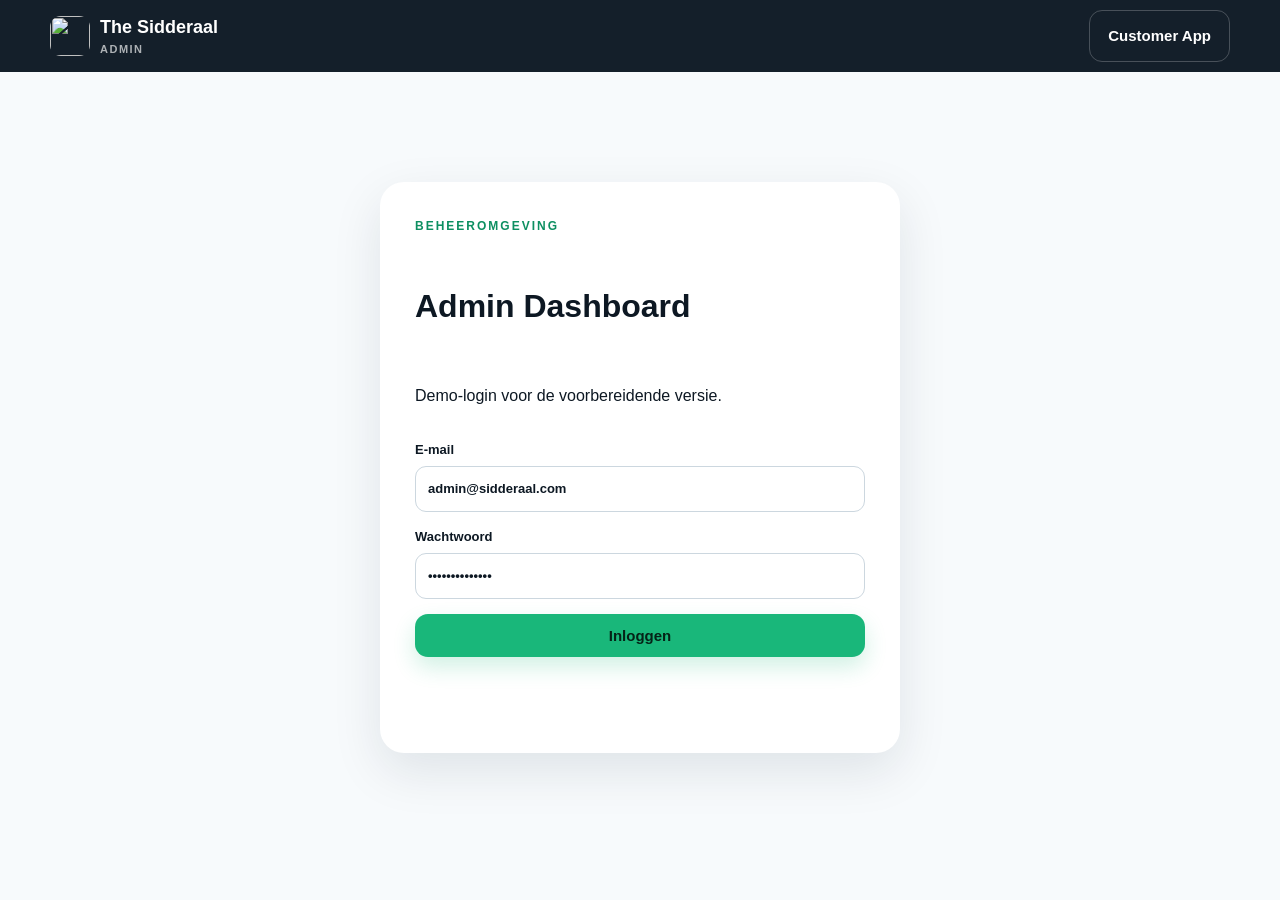
==== admin.html @ 005d127d "Add files via upload" ====
<!doctype html>
<html lang="nl">
<head>
  <meta charset="utf-8">
  <meta name="viewport" content="width=device-width,initial-scale=1,viewport-fit=cover">
  <meta name="theme-color" content="#0b1622">
  <link rel="manifest" href="manifest.json">
  <link rel="apple-touch-icon" href="icons/icon-180.png">
  <link rel="stylesheet" href="style.css">
  <title>Admin — The Sidderaal N.V.</title>
</head>
<body>
  <header class="topbar"><div class="brand"><img src="icons/icon-192.png" alt=""><span>The Sidderaal <small>Admin</small></span></div><a class="btn ghost" href="index.html">Customer App</a></header>
  <main class="admin-wrap">
    <div id="login" class="login-card">
      <p class="eyebrow">BEHEEROMGEVING</p><h1>Admin Dashboard</h1>
      <p>Demo-login voor de voorbereidende versie.</p>
      <label>E-mail<input id="email" value="admin@sidderaal.com" type="email"></label>
      <label>Wachtwoord<input id="password" value="Sidderaal2026!" type="password"></label>
      <button class="btn primary full" onclick="login()">Inloggen</button>
      <p id="loginMsg" class="form-msg"></p>
    </div>
    <div id="dashboard" hidden>
      <div class="dash-head"><div><p class="eyebrow">OVERZICHT</p><h1>Boekingen</h1></div><button class="btn ghost" onclick="logout()">Uitloggen</button></div>
      <div class="stats"><div class="stat"><b id="count">0</b><span>Aanvragen</span></div><div class="stat"><b id="pending">0</b><span>In behandeling</span></div></div>
      <div id="bookings" class="booking-list"></div>
    </div>
  </main>
  <script>
    const KEY="sidderaal_demo_bookings";
    function login(){
      const e=document.getElementById("email").value, p=document.getElementById("password").value;
      if(e==="admin@sidderaal.com" && p==="Sidderaal2026!"){sessionStorage.setItem("sidderaal_admin","1");showDash();}
      else document.getElementById("loginMsg").textContent="Onjuiste demo-inloggegevens.";
    }
    function logout(){sessionStorage.removeItem("sidderaal_admin");location.reload();}
    function showDash(){document.getElementById("login").hidden=true;document.getElementById("dashboard").hidden=false;render();}
    function render(){
      const a=JSON.parse(localStorage.getItem(KEY)||"[]");
      document.getElementById("count").textContent=a.length;
      document.getElementById("pending").textContent=a.filter(x=>x.status!=="Afgerond").length;
      const box=document.getElementById("bookings");
      box.innerHTML=a.length?a.map((x,i)=>`<article class="booking-item"><div><b>${esc(x.name)}</b><span>${esc(x.service)} · ${esc(x.date)} · ${esc(x.time)}</span><small>${esc(x.phone)}${x.email?" · "+esc(x.email):""}</small><p>${esc(x.message||"Geen omschrijving")}</p></div><div class="status">${esc(x.status||"Nieuw")}</div></article>`).join(""):"<div class='empty'>Nog geen aanvragen. Maak er één via de Customer App.</div>";
    }
    function esc(s){return String(s??"").replace(/[&<>"']/g,m=>({"&":"&amp;","<":"&lt;",">":"&gt;",'"':"&quot;","'":"&#039;"}[m]));}
    if(sessionStorage.getItem("sidderaal_admin"))showDash();
  </script>
</body>
</html>
---- style.css ----
:root{--navy:#0b1622;--navy2:#101f2f;--ink:#0d1823;--muted:#667586;--line:#dfe6ec;--paper:#f7fafc;--white:#fff;--accent:#19b77a;--accent2:#0d8f61;--shadow:0 18px 50px rgba(12,31,46,.10)}
*{box-sizing:border-box}html{scroll-behavior:smooth}body{margin:0;font-family:-apple-system,BlinkMacSystemFont,"Segoe UI",Roboto,Arial,sans-serif;color:var(--ink);background:var(--paper);line-height:1.55}a{text-decoration:none;color:inherit}.topbar{position:sticky;top:0;z-index:20;height:72px;padding:0 max(20px,calc((100% - 1180px)/2));display:flex;align-items:center;justify-content:space-between;background:rgba(11,22,34,.96);color:white;backdrop-filter:blur(14px)}.brand{display:flex;align-items:center;gap:10px;font-weight:800;font-size:18px}.brand img{width:40px;height:40px;border-radius:11px}.brand small{display:block;font-size:11px;opacity:.65;letter-spacing:1.5px;text-transform:uppercase}.whatsapp{background:#20c77a;color:#062014;padding:10px 15px;border-radius:999px;font-weight:800;font-size:14px}.hero{max-width:1180px;margin:auto;padding:74px 20px 60px;display:grid;grid-template-columns:1.35fr .65fr;gap:40px;align-items:center}.eyebrow{font-size:12px;font-weight:900;letter-spacing:2px;color:var(--accent2);margin:0 0 10px}.hero h1{font-size:clamp(40px,6vw,72px);line-height:1.02;letter-spacing:-2.5px;margin:0 0 22px}.hero h1 span{color:var(--accent2)}.lead{font-size:20px;color:var(--muted);max-width:690px}.actions{display:flex;gap:12px;flex-wrap:wrap;margin-top:28px}.btn{display:inline-flex;align-items:center;justify-content:center;border:0;border-radius:13px;padding:13px 18px;font-weight:800;cursor:pointer;font-size:15px}.primary{background:var(--accent);color:#052317;box-shadow:0 10px 22px rgba(25,183,122,.20)}.ghost{background:transparent;border:1px solid rgba(255,255,255,.22);color:inherit}.hero .ghost,.install-box .ghost,.dash-head .ghost{border-color:#cfd9e2;color:var(--ink)}.hero-card{background:linear-gradient(150deg,var(--navy),var(--navy2));color:#fff;border-radius:28px;padding:34px;box-shadow:var(--shadow);min-height:280px;display:flex;flex-direction:column;justify-content:flex-end}.pulse{width:58px;height:58px;border-radius:50%;background:var(--accent);margin-bottom:auto;box-shadow:0 0 0 12px rgba(25,183,122,.12)}.hero-card strong{font-size:25px}.hero-card p{color:#b9c8d4}.mini-row{display:flex;gap:8px;flex-wrap:wrap}.mini-row span{font-size:12px;background:rgba(255,255,255,.08);padding:7px 9px;border-radius:999px}.section{max-width:1180px;margin:auto;padding:65px 20px}.section h2{font-size:36px;line-height:1.1;margin:0}.cards{display:grid;grid-template-columns:repeat(3,1fr);gap:18px;margin-top:28px}.card{background:#fff;border:1px solid var(--line);border-radius:20px;padding:26px;box-shadow:0 8px 25px rgba(12,31,46,.05)}.icon{font-size:32px;margin-bottom:16px}.card h3{margin:0 0 8px;font-size:20px}.card p{margin:0;color:var(--muted)}.booking{display:grid;grid-template-columns:.75fr 1.25fr;gap:45px;background:#fff;border-radius:28px;padding:48px 42px;margin-bottom:20px;box-shadow:var(--shadow)}.booking-copy p{color:var(--muted)}.notice{margin-top:24px;padding:14px;border-radius:12px;background:#eef8f4;color:#186848;font-size:13px}.form{display:grid;gap:14px}label{display:grid;gap:6px;font-weight:750;font-size:13px}input,select,textarea{font:inherit;border:1px solid #ccd7df;border-radius:11px;padding:12px;background:#fff;color:var(--ink);outline:none}input:focus,select:focus,textarea:focus{border-color:var(--accent)}.two{display:grid;grid-template-columns:1fr 1fr;gap:12px}.full{width:100%}.form-msg{font-size:13px;color:var(--accent2);min-height:20px}.install{padding-top:20px}.install-box{background:var(--navy);color:#fff;border-radius:25px;padding:30px;display:flex;align-items:center;justify-content:space-between;gap:20px}.install-box p{color:#b8c6d2}.install-box .ghost{color:#fff;border-color:#496174}footer{background:var(--navy);color:#fff;padding:30px max(20px,calc((100% - 1180px)/2));display:flex;justify-content:space-between;gap:20px}footer span{display:block;color:#9fb0be;font-size:13px}.admin-wrap{max-width:1050px;margin:auto;padding:50px 20px}.login-card{max-width:520px;margin:60px auto;background:#fff;padding:35px;border-radius:24px;box-shadow:var(--shadow);display:grid;gap:15px}.dash-head{display:flex;justify-content:space-between;align-items:center;margin-bottom:25px}.stats{display:grid;grid-template-columns:repeat(2,1fr);gap:16px;margin-bottom:22px}.stat{background:#fff;border:1px solid var(--line);padding:20px;border-radius:18px}.stat b{display:block;font-size:32px}.stat span{color:var(--muted)}.booking-list{display:grid;gap:12px}.booking-item{background:#fff;border:1px solid var(--line);border-radius:18px;padding:20px;display:flex;justify-content:space-between;gap:15px}.booking-item span,.booking-item small{display:block;color:var(--muted)}.booking-item p{margin-bottom:0}.status{height:max-content;background:#eaf8f2;color:#137650;padding:7px 10px;border-radius:999px;font-size:12px;font-weight:800}.empty{background:#fff;border:1px dashed #cbd7df;border-radius:18px;padding:30px;text-align:center;color:var(--muted)}
@media(max-width:800px){.hero,.booking{grid-template-columns:1fr}.hero{padding-top:45px}.hero-card{min-height:230px}.cards{grid-template-columns:1fr}.booking{padding:30px 20px}.install-box,footer{flex-direction:column;align-items:flex-start}.top-wa{display:none}.hero h1{letter-spacing:-1.5px}.two,.stats{grid-template-columns:1fr}.booking-item{flex-direction:column}}
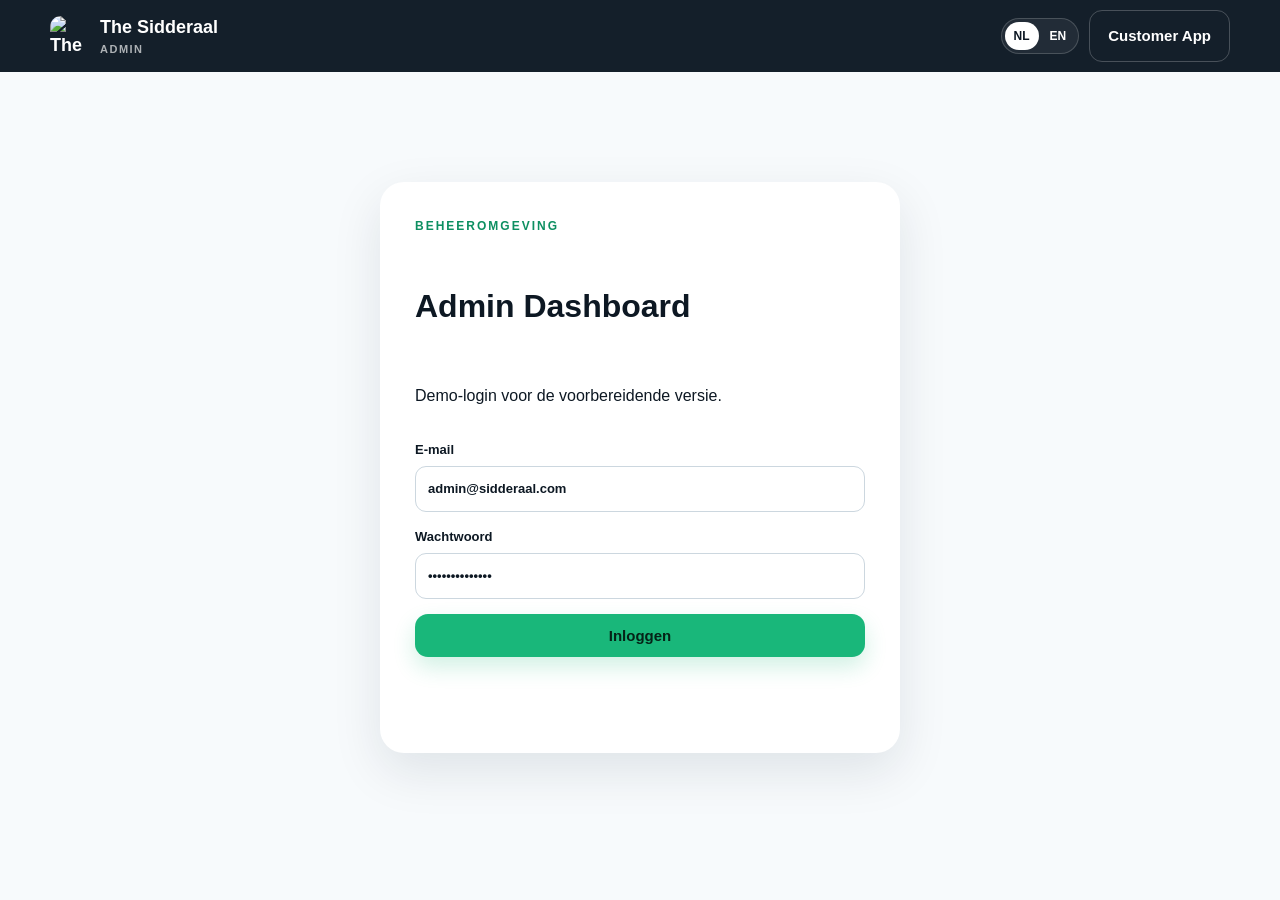
==== commit d744a498: "Add files via upload" ====
--- a/admin.html
+++ b/admin.html
@@ -1,49 +1,25 @@
 <!doctype html>
 <html lang="nl">
 <head>
-  <meta charset="utf-8">
-  <meta name="viewport" content="width=device-width,initial-scale=1,viewport-fit=cover">
-  <meta name="theme-color" content="#0b1622">
-  <link rel="manifest" href="manifest.json">
-  <link rel="apple-touch-icon" href="icons/icon-180.png">
-  <link rel="stylesheet" href="style.css">
-  <title>Admin — The Sidderaal N.V.</title>
+  <meta charset="utf-8"><meta name="viewport" content="width=device-width,initial-scale=1,viewport-fit=cover"><meta name="theme-color" content="#0b1622"><link rel="manifest" href="manifest.json"><link rel="apple-touch-icon" href="icons/icon-180.png"><link rel="stylesheet" href="style.css"><title>Admin — The Sidderaal N.V.</title>
 </head>
 <body>
-  <header class="topbar"><div class="brand"><img src="icons/icon-192.png" alt=""><span>The Sidderaal <small>Admin</small></span></div><a class="btn ghost" href="index.html">Customer App</a></header>
-  <main class="admin-wrap">
-    <div id="login" class="login-card">
-      <p class="eyebrow">BEHEEROMGEVING</p><h1>Admin Dashboard</h1>
-      <p>Demo-login voor de voorbereidende versie.</p>
-      <label>E-mail<input id="email" value="admin@sidderaal.com" type="email"></label>
-      <label>Wachtwoord<input id="password" value="Sidderaal2026!" type="password"></label>
-      <button class="btn primary full" onclick="login()">Inloggen</button>
-      <p id="loginMsg" class="form-msg"></p>
-    </div>
-    <div id="dashboard" hidden>
-      <div class="dash-head"><div><p class="eyebrow">OVERZICHT</p><h1>Boekingen</h1></div><button class="btn ghost" onclick="logout()">Uitloggen</button></div>
-      <div class="stats"><div class="stat"><b id="count">0</b><span>Aanvragen</span></div><div class="stat"><b id="pending">0</b><span>In behandeling</span></div></div>
-      <div id="bookings" class="booking-list"></div>
-    </div>
-  </main>
-  <script>
-    const KEY="sidderaal_demo_bookings";
-    function login(){
-      const e=document.getElementById("email").value, p=document.getElementById("password").value;
-      if(e==="admin@sidderaal.com" && p==="Sidderaal2026!"){sessionStorage.setItem("sidderaal_admin","1");showDash();}
-      else document.getElementById("loginMsg").textContent="Onjuiste demo-inloggegevens.";
-    }
-    function logout(){sessionStorage.removeItem("sidderaal_admin");location.reload();}
-    function showDash(){document.getElementById("login").hidden=true;document.getElementById("dashboard").hidden=false;render();}
-    function render(){
-      const a=JSON.parse(localStorage.getItem(KEY)||"[]");
-      document.getElementById("count").textContent=a.length;
-      document.getElementById("pending").textContent=a.filter(x=>x.status!=="Afgerond").length;
-      const box=document.getElementById("bookings");
-      box.innerHTML=a.length?a.map((x,i)=>`<article class="booking-item"><div><b>${esc(x.name)}</b><span>${esc(x.service)} · ${esc(x.date)} · ${esc(x.time)}</span><small>${esc(x.phone)}${x.email?" · "+esc(x.email):""}</small><p>${esc(x.message||"Geen omschrijving")}</p></div><div class="status">${esc(x.status||"Nieuw")}</div></article>`).join(""):"<div class='empty'>Nog geen aanvragen. Maak er één via de Customer App.</div>";
-    }
-    function esc(s){return String(s??"").replace(/[&<>"']/g,m=>({"&":"&amp;","<":"&lt;",">":"&gt;",'"':"&quot;","'":"&#039;"}[m]));}
-    if(sessionStorage.getItem("sidderaal_admin"))showDash();
-  </script>
-</body>
-</html>+<header class="topbar"><div class="brand"><img src="icons/icon-192.png" alt="The Sidderaal logo"><span>The Sidderaal <small>Admin</small></span></div><div class="top-actions"><div class="lang-switch"><button type="button" data-lang="nl">NL</button><button type="button" data-lang="en">EN</button></div><a class="btn ghost" href="index.html" data-i18n="customer">Customer App</a></div></header>
+<main class="admin-wrap">
+<div id="login" class="login-card"><p class="eyebrow" data-i18n="management">BEHEEROMGEVING</p><h1 data-i18n="dashboard">Admin Dashboard</h1><p data-i18n="demoLogin">Demo-login voor de voorbereidende versie.</p><label><span data-i18n="email">E-mail</span><input id="email" value="admin@sidderaal.com" type="email"></label><label><span data-i18n="password">Wachtwoord</span><input id="password" value="Sidderaal2026!" type="password"></label><button class="btn primary full" onclick="login()" data-i18n="login">Inloggen</button><p id="loginMsg" class="form-msg"></p></div>
+<div id="dashboard" hidden><div class="dash-head"><div><p class="eyebrow" data-i18n="overview">OVERZICHT</p><h1 data-i18n="bookings">Boekingen</h1></div><button class="btn ghost" onclick="logout()" data-i18n="logout">Uitloggen</button></div><div class="stats"><div class="stat"><b id="count">0</b><span data-i18n="requests">Aanvragen</span></div><div class="stat"><b id="pending">0</b><span data-i18n="pending">In behandeling</span></div></div><div id="bookings" class="booking-list"></div></div>
+</main>
+<script>
+const KEY="sidderaal_demo_bookings"; let lang=localStorage.getItem("sidderaal_lang")||"nl";
+const tr={nl:{customer:"Customer App",management:"BEHEEROMGEVING",dashboard:"Admin Dashboard",demoLogin:"Demo-login voor de voorbereidende versie.",email:"E-mail",password:"Wachtwoord",login:"Inloggen",overview:"OVERZICHT",bookings:"Boekingen",logout:"Uitloggen",requests:"Aanvragen",pending:"In behandeling",wrong:"Onjuiste demo-inloggegevens.",empty:"Nog geen aanvragen. Maak er één via de Customer App.",newStatus:"Nieuw",desc:"Geen omschrijving"},en:{customer:"Customer App",management:"ADMIN AREA",dashboard:"Admin Dashboard",demoLogin:"Demo login for the prepared version.",email:"Email",password:"Password",login:"Log in",overview:"OVERVIEW",bookings:"Bookings",logout:"Log out",requests:"Requests",pending:"Pending",wrong:"Incorrect demo login details.",empty:"No requests yet. Create one through the Customer App.",newStatus:"New",desc:"No description"}};
+function t(k){return tr[lang][k]||k} function apply(){document.documentElement.lang=lang;document.querySelectorAll('[data-i18n]').forEach(e=>e.textContent=t(e.dataset.i18n));document.querySelectorAll('[data-lang]').forEach(b=>b.classList.toggle('active',b.dataset.lang===lang));render();}
+document.querySelectorAll('[data-lang]').forEach(b=>b.addEventListener('click',()=>{lang=b.dataset.lang;localStorage.setItem('sidderaal_lang',lang);apply();}));
+function login(){const e=document.getElementById('email').value,p=document.getElementById('password').value;if(e==='admin@sidderaal.com'&&p==='Sidderaal2026!'){sessionStorage.setItem('sidderaal_admin','1');showDash();}else document.getElementById('loginMsg').textContent=t('wrong');}
+function logout(){sessionStorage.removeItem('sidderaal_admin');location.reload();}
+function showDash(){document.getElementById('login').hidden=true;document.getElementById('dashboard').hidden=false;render();}
+function render(){const a=JSON.parse(localStorage.getItem(KEY)||'[]');document.getElementById('count').textContent=a.length;document.getElementById('pending').textContent=a.filter(x=>x.status!=='Afgerond').length;const box=document.getElementById('bookings');box.innerHTML=a.length?a.map(x=>`<article class="booking-item"><div><b>${esc(x.name)}</b><span>${esc(serviceName(x.service))} · ${esc(x.date)} · ${esc(x.time)}</span><small>${esc(x.phone)}${x.email?' · '+esc(x.email):''}</small><p>${esc(x.message||t('desc'))}</p></div><div class="status">${esc(x.status||t('newStatus'))}</div></article>`).join(''):`<div class='empty'>${t('empty')}</div>`;}
+function serviceName(s){const m={water:{nl:'Waterinstallaties',en:'Water installations'},electric:{nl:'Elektrische installaties',en:'Electrical installations'},technical:{nl:'Technische service',en:'Technical service'},quote:{nl:'Offerte / inspectie',en:'Quote / inspection'}};return m[s]?m[s][lang]:s}
+function esc(s){return String(s??'').replace(/[&<>"']/g,m=>({'&':'&amp;','<':'&lt;','>':'&gt;','"':'&quot;',"'":'&#039;'}[m]));}
+apply(); if(sessionStorage.getItem('sidderaal_admin'))showDash();
+</script>
+</body></html>
--- a/style.css
+++ b/style.css
@@ -1,3 +1,5 @@
 :root{--navy:#0b1622;--navy2:#101f2f;--ink:#0d1823;--muted:#667586;--line:#dfe6ec;--paper:#f7fafc;--white:#fff;--accent:#19b77a;--accent2:#0d8f61;--shadow:0 18px 50px rgba(12,31,46,.10)}
 *{box-sizing:border-box}html{scroll-behavior:smooth}body{margin:0;font-family:-apple-system,BlinkMacSystemFont,"Segoe UI",Roboto,Arial,sans-serif;color:var(--ink);background:var(--paper);line-height:1.55}a{text-decoration:none;color:inherit}.topbar{position:sticky;top:0;z-index:20;height:72px;padding:0 max(20px,calc((100% - 1180px)/2));display:flex;align-items:center;justify-content:space-between;background:rgba(11,22,34,.96);color:white;backdrop-filter:blur(14px)}.brand{display:flex;align-items:center;gap:10px;font-weight:800;font-size:18px}.brand img{width:40px;height:40px;border-radius:11px}.brand small{display:block;font-size:11px;opacity:.65;letter-spacing:1.5px;text-transform:uppercase}.whatsapp{background:#20c77a;color:#062014;padding:10px 15px;border-radius:999px;font-weight:800;font-size:14px}.hero{max-width:1180px;margin:auto;padding:74px 20px 60px;display:grid;grid-template-columns:1.35fr .65fr;gap:40px;align-items:center}.eyebrow{font-size:12px;font-weight:900;letter-spacing:2px;color:var(--accent2);margin:0 0 10px}.hero h1{font-size:clamp(40px,6vw,72px);line-height:1.02;letter-spacing:-2.5px;margin:0 0 22px}.hero h1 span{color:var(--accent2)}.lead{font-size:20px;color:var(--muted);max-width:690px}.actions{display:flex;gap:12px;flex-wrap:wrap;margin-top:28px}.btn{display:inline-flex;align-items:center;justify-content:center;border:0;border-radius:13px;padding:13px 18px;font-weight:800;cursor:pointer;font-size:15px}.primary{background:var(--accent);color:#052317;box-shadow:0 10px 22px rgba(25,183,122,.20)}.ghost{background:transparent;border:1px solid rgba(255,255,255,.22);color:inherit}.hero .ghost,.install-box .ghost,.dash-head .ghost{border-color:#cfd9e2;color:var(--ink)}.hero-card{background:linear-gradient(150deg,var(--navy),var(--navy2));color:#fff;border-radius:28px;padding:34px;box-shadow:var(--shadow);min-height:280px;display:flex;flex-direction:column;justify-content:flex-end}.pulse{width:58px;height:58px;border-radius:50%;background:var(--accent);margin-bottom:auto;box-shadow:0 0 0 12px rgba(25,183,122,.12)}.hero-card strong{font-size:25px}.hero-card p{color:#b9c8d4}.mini-row{display:flex;gap:8px;flex-wrap:wrap}.mini-row span{font-size:12px;background:rgba(255,255,255,.08);padding:7px 9px;border-radius:999px}.section{max-width:1180px;margin:auto;padding:65px 20px}.section h2{font-size:36px;line-height:1.1;margin:0}.cards{display:grid;grid-template-columns:repeat(3,1fr);gap:18px;margin-top:28px}.card{background:#fff;border:1px solid var(--line);border-radius:20px;padding:26px;box-shadow:0 8px 25px rgba(12,31,46,.05)}.icon{font-size:32px;margin-bottom:16px}.card h3{margin:0 0 8px;font-size:20px}.card p{margin:0;color:var(--muted)}.booking{display:grid;grid-template-columns:.75fr 1.25fr;gap:45px;background:#fff;border-radius:28px;padding:48px 42px;margin-bottom:20px;box-shadow:var(--shadow)}.booking-copy p{color:var(--muted)}.notice{margin-top:24px;padding:14px;border-radius:12px;background:#eef8f4;color:#186848;font-size:13px}.form{display:grid;gap:14px}label{display:grid;gap:6px;font-weight:750;font-size:13px}input,select,textarea{font:inherit;border:1px solid #ccd7df;border-radius:11px;padding:12px;background:#fff;color:var(--ink);outline:none}input:focus,select:focus,textarea:focus{border-color:var(--accent)}.two{display:grid;grid-template-columns:1fr 1fr;gap:12px}.full{width:100%}.form-msg{font-size:13px;color:var(--accent2);min-height:20px}.install{padding-top:20px}.install-box{background:var(--navy);color:#fff;border-radius:25px;padding:30px;display:flex;align-items:center;justify-content:space-between;gap:20px}.install-box p{color:#b8c6d2}.install-box .ghost{color:#fff;border-color:#496174}footer{background:var(--navy);color:#fff;padding:30px max(20px,calc((100% - 1180px)/2));display:flex;justify-content:space-between;gap:20px}footer span{display:block;color:#9fb0be;font-size:13px}.admin-wrap{max-width:1050px;margin:auto;padding:50px 20px}.login-card{max-width:520px;margin:60px auto;background:#fff;padding:35px;border-radius:24px;box-shadow:var(--shadow);display:grid;gap:15px}.dash-head{display:flex;justify-content:space-between;align-items:center;margin-bottom:25px}.stats{display:grid;grid-template-columns:repeat(2,1fr);gap:16px;margin-bottom:22px}.stat{background:#fff;border:1px solid var(--line);padding:20px;border-radius:18px}.stat b{display:block;font-size:32px}.stat span{color:var(--muted)}.booking-list{display:grid;gap:12px}.booking-item{background:#fff;border:1px solid var(--line);border-radius:18px;padding:20px;display:flex;justify-content:space-between;gap:15px}.booking-item span,.booking-item small{display:block;color:var(--muted)}.booking-item p{margin-bottom:0}.status{height:max-content;background:#eaf8f2;color:#137650;padding:7px 10px;border-radius:999px;font-size:12px;font-weight:800}.empty{background:#fff;border:1px dashed #cbd7df;border-radius:18px;padding:30px;text-align:center;color:var(--muted)}
 @media(max-width:800px){.hero,.booking{grid-template-columns:1fr}.hero{padding-top:45px}.hero-card{min-height:230px}.cards{grid-template-columns:1fr}.booking{padding:30px 20px}.install-box,footer{flex-direction:column;align-items:flex-start}.top-wa{display:none}.hero h1{letter-spacing:-1.5px}.two,.stats{grid-template-columns:1fr}.booking-item{flex-direction:column}}
+.top-actions{display:flex;align-items:center;gap:10px}.lang-switch{display:flex;gap:2px;padding:3px;border:1px solid rgba(255,255,255,.18);border-radius:999px;background:rgba(255,255,255,.06)}.lang-switch button{border:0;background:transparent;color:inherit;font-weight:800;font-size:12px;padding:7px 9px;border-radius:999px;cursor:pointer}.lang-switch button.active{background:#fff;color:#0b1622}.brand img{object-fit:cover}
+@media(max-width:600px){.top-actions{gap:6px}.top-wa{display:none}.lang-switch button{padding:6px 8px}}
